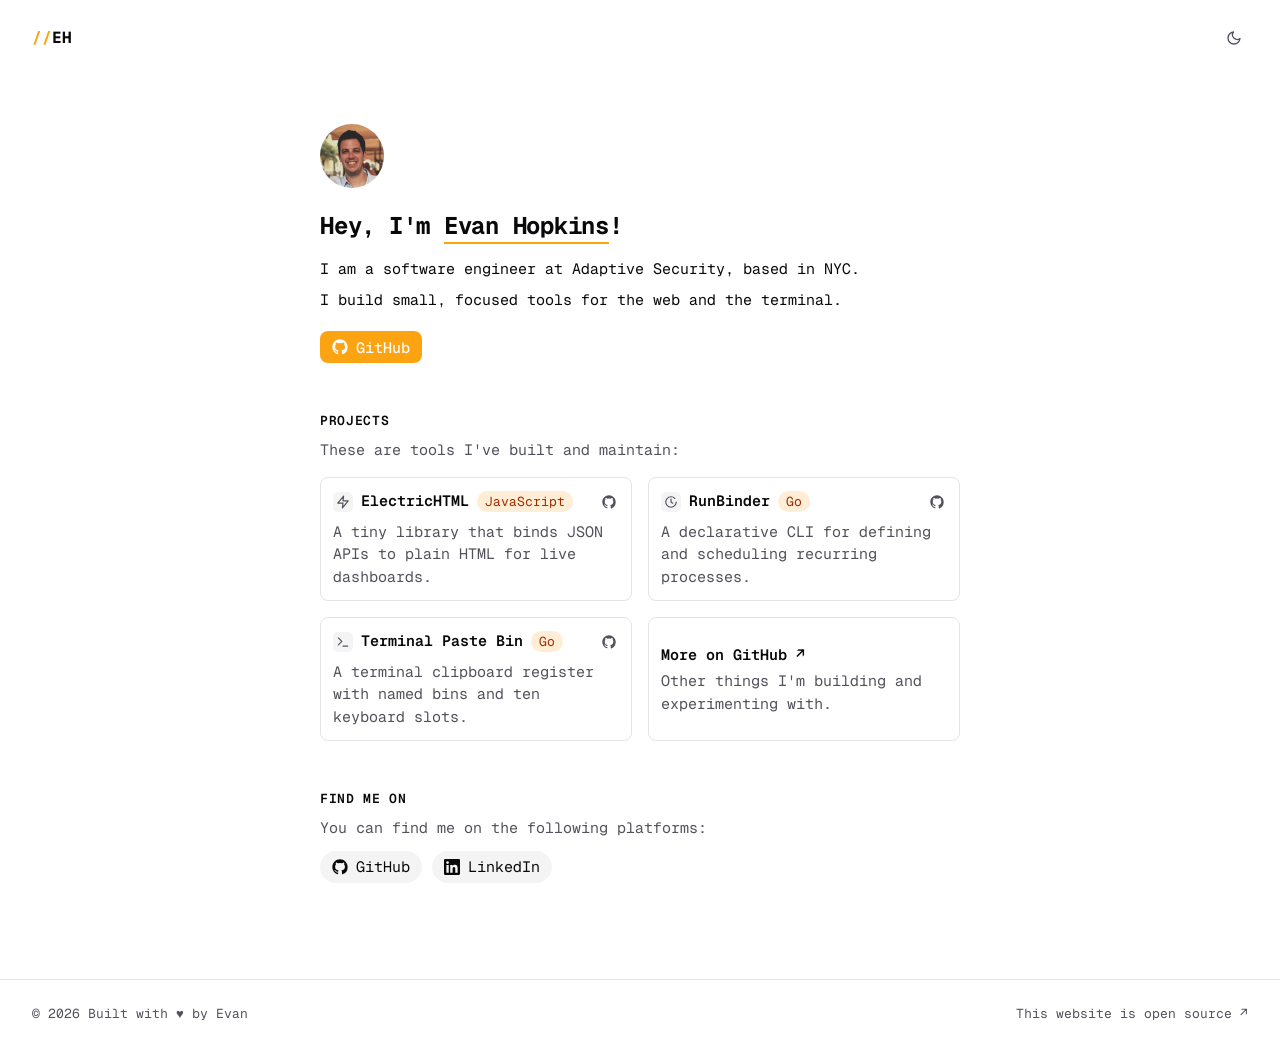
==== index.html @ 01ea57e3 "Use a photo for the profile avatar Amp-Thread-ID: https://ampcode.com/threads/T-01a1e0f9-3b04-71cc-8" ====
<!doctype html>
<html lang="en">
  <head>
    <meta charset="utf-8" />
    <meta name="viewport" content="width=device-width, initial-scale=1" />
    <title>Evan Hopkins</title>
    <meta
      name="description"
      content="Software engineer at Adaptive Security, based in NYC. I build small, focused tools for the web and the terminal."
    />
    <meta property="og:type" content="website" />
    <meta property="og:url" content="https://evanjhopkins.com/" />
    <meta property="og:title" content="Evan Hopkins" />
    <meta
      property="og:description"
      content="Software engineer at Adaptive Security, based in NYC. I build small, focused tools for the web and the terminal."
    />
    <link
      rel="icon"
      href="data:image/svg+xml,%3Csvg xmlns='http://www.w3.org/2000/svg' viewBox='0 0 32 32'%3E%3Crect width='32' height='32' rx='7' fill='%2309090b'/%3E%3Cpath d='M12 23 18 9M18 23 24 9' stroke='%23fca311' stroke-width='3' stroke-linecap='round'/%3E%3C/svg%3E"
    />
    <link rel="preconnect" href="https://fonts.googleapis.com" />
    <link rel="preconnect" href="https://fonts.gstatic.com" crossorigin />
    <link
      href="https://fonts.googleapis.com/css2?family=Geist+Mono:wght@400;500;600;700&display=swap"
      rel="stylesheet"
    />
    <script>
      (function () {
        var theme = null;
        try {
          theme = localStorage.getItem("theme");
        } catch (e) {}
        if (theme !== "light" && theme !== "dark") {
          theme = matchMedia("(prefers-color-scheme: dark)").matches ? "dark" : "light";
        }
        document.documentElement.dataset.theme = theme;
      })();
    </script>
    <style>
      :root {
        --bg: #fff;
        --fg: #09090b;
        --primary: #fca311;
        --primary-fg: #fafafa;
        --muted: #f4f4f5;
        --muted-fg: #52525c;
        --card: #fff;
        --border: #e4e4e7;
        --ring: #9f9fa9;
        --font-mono: "Geist Mono", ui-monospace, SFMono-Regular, "SF Mono", Menlo, Consolas,
          monospace;
        color-scheme: light;
      }

      :root[data-theme="dark"] {
        --bg: #1a1b25;
        --fg: #d4d4d8;
        --primary-fg: #09090b;
        --muted: #27272a;
        --muted-fg: #b8b8bd;
        --card: #181922;
        --border: #27272a;
        --ring: #71717b;
        color-scheme: dark;
      }

      *,
      *::before,
      *::after {
        box-sizing: border-box;
      }

      body {
        margin: 0;
        min-height: 100vh;
        display: flex;
        flex-direction: column;
        background: var(--bg);
        color: var(--fg);
        font-family: var(--font-mono);
        font-size: 15px;
        line-height: 1.5;
        -webkit-font-smoothing: antialiased;
      }

      a {
        color: inherit;
        text-decoration: none;
      }

      /* header */
      .site-header {
        display: flex;
        align-items: center;
        justify-content: space-between;
        padding: 24px 32px;
      }

      .logo {
        font-size: 16px;
        font-weight: 700;
      }

      .logo span {
        color: var(--primary);
      }

      .theme-toggle {
        display: grid;
        place-items: center;
        width: 28px;
        height: 28px;
        padding: 0;
        border: 0;
        border-radius: 6px;
        background: none;
        color: var(--muted-fg);
        cursor: pointer;
      }

      .theme-toggle:hover {
        background: var(--muted);
        color: var(--fg);
      }

      .theme-toggle svg {
        width: 16px;
        height: 16px;
      }

      .theme-toggle .sun {
        display: none;
      }

      :root[data-theme="dark"] .theme-toggle .sun {
        display: block;
      }

      :root[data-theme="dark"] .theme-toggle .moon {
        display: none;
      }

      /* layout */
      main {
        flex: 1;
        width: 100%;
        max-width: 672px;
        margin: 0 auto;
        padding: 48px 16px 96px;
      }

      .avatar {
        display: block;
        width: 64px;
        height: 64px;
        border-radius: 50%;
        object-fit: cover;
      }

      h1 {
        margin: 22px 0 0;
        font-size: 24px;
        line-height: 1.35;
        font-weight: 700;
        letter-spacing: -0.01em;
      }

      h1 .name {
        border-bottom: 2px solid var(--primary);
        padding-bottom: 1px;
      }

      .intro {
        margin-top: 16px;
      }

      .intro p {
        margin: 0;
      }

      .intro p + p {
        margin-top: 8px;
      }

      .actions {
        display: flex;
        flex-wrap: wrap;
        gap: 10px;
        margin-top: 20px;
      }

      .btn {
        display: inline-flex;
        align-items: center;
        gap: 8px;
        height: 32px;
        padding: 0 12px;
        border-radius: 8px;
        font-size: 15px;
        font-weight: 500;
        line-height: 1;
      }

      .btn svg {
        width: 16px;
        height: 16px;
      }

      .btn-primary {
        background: var(--primary);
        color: var(--primary-fg);
      }

      .btn-primary:hover {
        filter: brightness(0.96);
      }

      /* sections */
      section {
        margin-top: 48px;
      }

      h2 {
        margin: 0 0 8px;
        font-size: 13px;
        font-weight: 600;
        letter-spacing: 0.05em;
        text-transform: uppercase;
      }

      .section-lede {
        margin: 0;
        color: var(--muted-fg);
      }

      /* project cards */
      .cards {
        display: grid;
        grid-template-columns: repeat(2, minmax(0, 1fr));
        gap: 16px;
        margin-top: 16px;
      }

      .card {
        padding: 12px;
        border: 1px solid var(--border);
        border-radius: 8px;
        background: var(--card);
      }

      .card-head {
        display: flex;
        align-items: center;
        gap: 8px;
      }

      .card-icon {
        flex: none;
        width: 20px;
        height: 20px;
        display: grid;
        place-items: center;
        border-radius: 5px;
        background: var(--muted);
        color: var(--muted-fg);
      }

      .card-icon svg {
        width: 14px;
        height: 14px;
      }

      .card-title {
        font-weight: 600;
      }

      .card-title:hover {
        text-decoration: underline;
        text-underline-offset: 3px;
      }

      .badge {
        padding: 1px 8px;
        border-radius: 999px;
        background: #ffedd5;
        color: #9f2d00;
        font-size: 13px;
        white-space: nowrap;
      }

      :root[data-theme="dark"] .badge {
        background: #441306;
        color: #f05100;
      }

      .card-repo {
        margin-left: auto;
        display: grid;
        place-items: center;
        width: 20px;
        height: 20px;
        border-radius: 4px;
        color: var(--muted-fg);
      }

      .card-repo:hover {
        background: var(--muted);
        color: var(--fg);
      }

      .card-repo svg {
        width: 14px;
        height: 14px;
      }

      .card-desc {
        margin: 8px 0 0;
        color: var(--muted-fg);
      }

      .card-more {
        display: flex;
        flex-direction: column;
        justify-content: center;
        gap: 4px;
        color: var(--muted-fg);
      }

      .card-more:hover {
        border-color: var(--ring);
      }

      .card-more-title {
        font-weight: 600;
        color: var(--fg);
      }

      .card-more:hover .card-more-title {
        text-decoration: underline;
        text-underline-offset: 3px;
      }

      /* pills */
      .pills {
        display: flex;
        flex-wrap: wrap;
        gap: 10px;
        margin-top: 12px;
      }

      .pill {
        display: inline-flex;
        align-items: center;
        gap: 8px;
        height: 32px;
        padding: 0 12px;
        border-radius: 999px;
        background: var(--muted);
      }

      .pill:hover {
        box-shadow: inset 0 0 0 1px var(--ring);
      }

      .pill svg {
        width: 16px;
        height: 16px;
      }

      /* footer */
      .site-footer {
        display: flex;
        align-items: center;
        justify-content: space-between;
        gap: 16px;
        padding: 24px 32px;
        border-top: 1px solid var(--border);
        color: var(--muted-fg);
        font-size: 13px;
      }

      .site-footer a:hover {
        color: var(--fg);
      }

      @media (max-width: 560px) {
        .site-header {
          padding: 20px;
        }

        main {
          padding: 32px 20px 64px;
        }

        h1 {
          font-size: 22px;
        }

        .cards {
          grid-template-columns: 1fr;
        }

        .site-footer {
          flex-direction: column;
          align-items: flex-start;
          gap: 8px;
          padding: 20px;
        }
      }
    </style>
  </head>
  <body>
    <header class="site-header">
      <a class="logo" href="/"><span>//</span>EH</a>
      <button class="theme-toggle" id="theme-toggle" type="button" aria-label="Toggle theme">
        <svg
          class="moon"
          viewBox="0 0 24 24"
          fill="none"
          stroke="currentColor"
          stroke-width="2"
          stroke-linecap="round"
          stroke-linejoin="round"
          aria-hidden="true"
        >
          <path d="M21 12.79A9 9 0 1 1 11.21 3 7 7 0 0 0 21 12.79z" />
        </svg>
        <svg
          class="sun"
          viewBox="0 0 24 24"
          fill="none"
          stroke="currentColor"
          stroke-width="2"
          stroke-linecap="round"
          stroke-linejoin="round"
          aria-hidden="true"
        >
          <circle cx="12" cy="12" r="4" />
          <path
            d="M12 2v2M12 20v2M4.93 4.93l1.41 1.41M17.66 17.66l1.41 1.41M2 12h2M20 12h2M6.34 17.66l-1.41 1.41M19.07 4.93l-1.41 1.41"
          />
        </svg>
      </button>
    </header>

    <main>
      <img class="avatar" src="avatar.jpg" alt="Evan Hopkins" width="64" height="64" />

      <h1>Hey, I'm <span class="name">Evan Hopkins</span>!</h1>

      <div class="intro">
        <p>I am a software engineer at Adaptive Security, based in NYC.</p>
        <p>I build small, focused tools for the web and the terminal.</p>
      </div>

      <div class="actions">
        <a class="btn btn-primary" href="https://github.com/evanjhopkins">
          <svg viewBox="0 0 24 24" fill="currentColor" aria-hidden="true">
            <path
              d="M12 .5C5.73.5.5 5.73.5 12c0 5.08 3.29 9.39 7.86 10.91.58.1.79-.25.79-.55v-2.1c-3.2.7-3.88-1.37-3.88-1.37-.53-1.34-1.29-1.7-1.29-1.7-1.05-.72.08-.7.08-.7 1.16.08 1.77 1.19 1.77 1.19 1.03 1.77 2.7 1.26 3.36.96.1-.75.4-1.26.73-1.55-2.55-.29-5.24-1.28-5.24-5.68 0-1.26.45-2.29 1.19-3.1-.12-.29-.52-1.46.11-3.05 0 0 .97-.31 3.18 1.18a11.1 11.1 0 0 1 5.79 0c2.2-1.49 3.17-1.18 3.17-1.18.63 1.59.23 2.76.11 3.05.74.81 1.19 1.84 1.19 3.1 0 4.41-2.69 5.38-5.25 5.67.41.36.78 1.06.78 2.14v3.17c0 .3.21.66.8.55A11.5 11.5 0 0 0 23.5 12C23.5 5.73 18.27.5 12 .5z"
            />
          </svg>
          GitHub
        </a>
      </div>

      <section>
        <h2>Projects</h2>
        <p class="section-lede">These are tools I've built and maintain:</p>
        <div class="cards">
          <article class="card">
            <div class="card-head">
              <span class="card-icon" aria-hidden="true">
                <svg
                  viewBox="0 0 24 24"
                  fill="none"
                  stroke="currentColor"
                  stroke-width="2"
                  stroke-linecap="round"
                  stroke-linejoin="round"
                >
                  <path d="M13 2 3 14h9l-1 8 10-12h-9l1-8z" />
                </svg>
              </span>
              <a class="card-title" href="https://electrichtml.com">ElectricHTML</a>
              <span class="badge">JavaScript</span>
              <a
                class="card-repo"
                href="https://github.com/evanjhopkins/ElectricHTML"
                aria-label="ElectricHTML on GitHub"
              >
                <svg viewBox="0 0 24 24" fill="currentColor" aria-hidden="true">
                  <path
                    d="M12 .5C5.73.5.5 5.73.5 12c0 5.08 3.29 9.39 7.86 10.91.58.1.79-.25.79-.55v-2.1c-3.2.7-3.88-1.37-3.88-1.37-.53-1.34-1.29-1.7-1.29-1.7-1.05-.72.08-.7.08-.7 1.16.08 1.77 1.19 1.77 1.19 1.03 1.77 2.7 1.26 3.36.96.1-.75.4-1.26.73-1.55-2.55-.29-5.24-1.28-5.24-5.68 0-1.26.45-2.29 1.19-3.1-.12-.29-.52-1.46.11-3.05 0 0 .97-.31 3.18 1.18a11.1 11.1 0 0 1 5.79 0c2.2-1.49 3.17-1.18 3.17-1.18.63 1.59.23 2.76.11 3.05.74.81 1.19 1.84 1.19 3.1 0 4.41-2.69 5.38-5.25 5.67.41.36.78 1.06.78 2.14v3.17c0 .3.21.66.8.55A11.5 11.5 0 0 0 23.5 12C23.5 5.73 18.27.5 12 .5z"
                  />
                </svg>
              </a>
            </div>
            <p class="card-desc">
              A tiny library that binds JSON APIs to plain HTML for live dashboards.
            </p>
          </article>

          <article class="card">
            <div class="card-head">
              <span class="card-icon" aria-hidden="true">
                <svg
                  viewBox="0 0 24 24"
                  fill="none"
                  stroke="currentColor"
                  stroke-width="2"
                  stroke-linecap="round"
                  stroke-linejoin="round"
                >
                  <path d="M21 12a9 9 0 1 1-9-9c2.52 0 4.85 1.03 6.51 2.71" />
                  <path d="M12 7v5l3 2" />
                </svg>
              </span>
              <a class="card-title" href="https://runbinder.com">RunBinder</a>
              <span class="badge">Go</span>
              <a
                class="card-repo"
                href="https://github.com/evanjhopkins/runbinder"
                aria-label="RunBinder on GitHub"
              >
                <svg viewBox="0 0 24 24" fill="currentColor" aria-hidden="true">
                  <path
                    d="M12 .5C5.73.5.5 5.73.5 12c0 5.08 3.29 9.39 7.86 10.91.58.1.79-.25.79-.55v-2.1c-3.2.7-3.88-1.37-3.88-1.37-.53-1.34-1.29-1.7-1.29-1.7-1.05-.72.08-.7.08-.7 1.16.08 1.77 1.19 1.77 1.19 1.03 1.77 2.7 1.26 3.36.96.1-.75.4-1.26.73-1.55-2.55-.29-5.24-1.28-5.24-5.68 0-1.26.45-2.29 1.19-3.1-.12-.29-.52-1.46.11-3.05 0 0 .97-.31 3.18 1.18a11.1 11.1 0 0 1 5.79 0c2.2-1.49 3.17-1.18 3.17-1.18.63 1.59.23 2.76.11 3.05.74.81 1.19 1.84 1.19 3.1 0 4.41-2.69 5.38-5.25 5.67.41.36.78 1.06.78 2.14v3.17c0 .3.21.66.8.55A11.5 11.5 0 0 0 23.5 12C23.5 5.73 18.27.5 12 .5z"
                  />
                </svg>
              </a>
            </div>
            <p class="card-desc">
              A declarative CLI for defining and scheduling recurring processes.
            </p>
          </article>

          <article class="card">
            <div class="card-head">
              <span class="card-icon" aria-hidden="true">
                <svg
                  viewBox="0 0 24 24"
                  fill="none"
                  stroke="currentColor"
                  stroke-width="2"
                  stroke-linecap="round"
                  stroke-linejoin="round"
                >
                  <path d="m4 17 6-6-6-6" />
                  <path d="M12 19h8" />
                </svg>
              </span>
              <a class="card-title" href="https://terminalpastebin.com">Terminal Paste Bin</a>
              <span class="badge">Go</span>
              <a
                class="card-repo"
                href="https://github.com/evanjhopkins/terminal-paste-bin"
                aria-label="Terminal Paste Bin on GitHub"
              >
                <svg viewBox="0 0 24 24" fill="currentColor" aria-hidden="true">
                  <path
                    d="M12 .5C5.73.5.5 5.73.5 12c0 5.08 3.29 9.39 7.86 10.91.58.1.79-.25.79-.55v-2.1c-3.2.7-3.88-1.37-3.88-1.37-.53-1.34-1.29-1.7-1.29-1.7-1.05-.72.08-.7.08-.7 1.16.08 1.77 1.19 1.77 1.19 1.03 1.77 2.7 1.26 3.36.96.1-.75.4-1.26.73-1.55-2.55-.29-5.24-1.28-5.24-5.68 0-1.26.45-2.29 1.19-3.1-.12-.29-.52-1.46.11-3.05 0 0 .97-.31 3.18 1.18a11.1 11.1 0 0 1 5.79 0c2.2-1.49 3.17-1.18 3.17-1.18.63 1.59.23 2.76.11 3.05.74.81 1.19 1.84 1.19 3.1 0 4.41-2.69 5.38-5.25 5.67.41.36.78 1.06.78 2.14v3.17c0 .3.21.66.8.55A11.5 11.5 0 0 0 23.5 12C23.5 5.73 18.27.5 12 .5z"
                  />
                </svg>
              </a>
            </div>
            <p class="card-desc">
              A terminal clipboard register with named bins and ten keyboard slots.
            </p>
          </article>

          <a class="card card-more" href="https://github.com/evanjhopkins?tab=repositories">
            <span class="card-more-title">More on GitHub ↗</span>
            <span>Other things I'm building and experimenting with.</span>
          </a>
        </div>
      </section>

      <section>
        <h2>Find me on</h2>
        <p class="section-lede">You can find me on the following platforms:</p>
        <div class="pills">
          <a class="pill" href="https://github.com/evanjhopkins">
            <svg viewBox="0 0 24 24" fill="currentColor" aria-hidden="true">
              <path
                d="M12 .5C5.73.5.5 5.73.5 12c0 5.08 3.29 9.39 7.86 10.91.58.1.79-.25.79-.55v-2.1c-3.2.7-3.88-1.37-3.88-1.37-.53-1.34-1.29-1.7-1.29-1.7-1.05-.72.08-.7.08-.7 1.16.08 1.77 1.19 1.77 1.19 1.03 1.77 2.7 1.26 3.36.96.1-.75.4-1.26.73-1.55-2.55-.29-5.24-1.28-5.24-5.68 0-1.26.45-2.29 1.19-3.1-.12-.29-.52-1.46.11-3.05 0 0 .97-.31 3.18 1.18a11.1 11.1 0 0 1 5.79 0c2.2-1.49 3.17-1.18 3.17-1.18.63 1.59.23 2.76.11 3.05.74.81 1.19 1.84 1.19 3.1 0 4.41-2.69 5.38-5.25 5.67.41.36.78 1.06.78 2.14v3.17c0 .3.21.66.8.55A11.5 11.5 0 0 0 23.5 12C23.5 5.73 18.27.5 12 .5z"
              />
            </svg>
            GitHub
          </a>
          <a class="pill" href="https://www.linkedin.com/in/evan-hopkins-90482217b">
            <svg viewBox="0 0 24 24" fill="currentColor" aria-hidden="true">
              <path
                d="M20.45 20.45h-3.56v-5.57c0-1.33-.02-3.04-1.85-3.04-1.85 0-2.14 1.45-2.14 2.94v5.67H9.35V9h3.41v1.56h.05c.48-.9 1.64-1.85 3.37-1.85 3.6 0 4.27 2.37 4.27 5.46v6.28zM5.34 7.43a2.06 2.06 0 1 1 0-4.13 2.06 2.06 0 0 1 0 4.13zM7.12 20.45H3.56V9h3.56v11.45zM22.22 0H1.77C.79 0 0 .77 0 1.72v20.56C0 23.23.79 24 1.77 24h20.45c.98 0 1.78-.77 1.78-1.72V1.72C24 .77 23.2 0 22.22 0z"
              />
            </svg>
            LinkedIn
          </a>
        </div>
      </section>
    </main>

    <footer class="site-footer">
      <span>© 2026 Built with ♥ by Evan</span>
      <a href="https://github.com/evanjhopkins/evanjhopkins.com">This website is open source ↗</a>
    </footer>

    <script>
      document.getElementById("theme-toggle").addEventListener("click", function () {
        var root = document.documentElement;
        var next = root.dataset.theme === "dark" ? "light" : "dark";
        root.dataset.theme = next;
        try {
          localStorage.setItem("theme", next);
        } catch (e) {}
      });
    </script>
  </body>
</html>
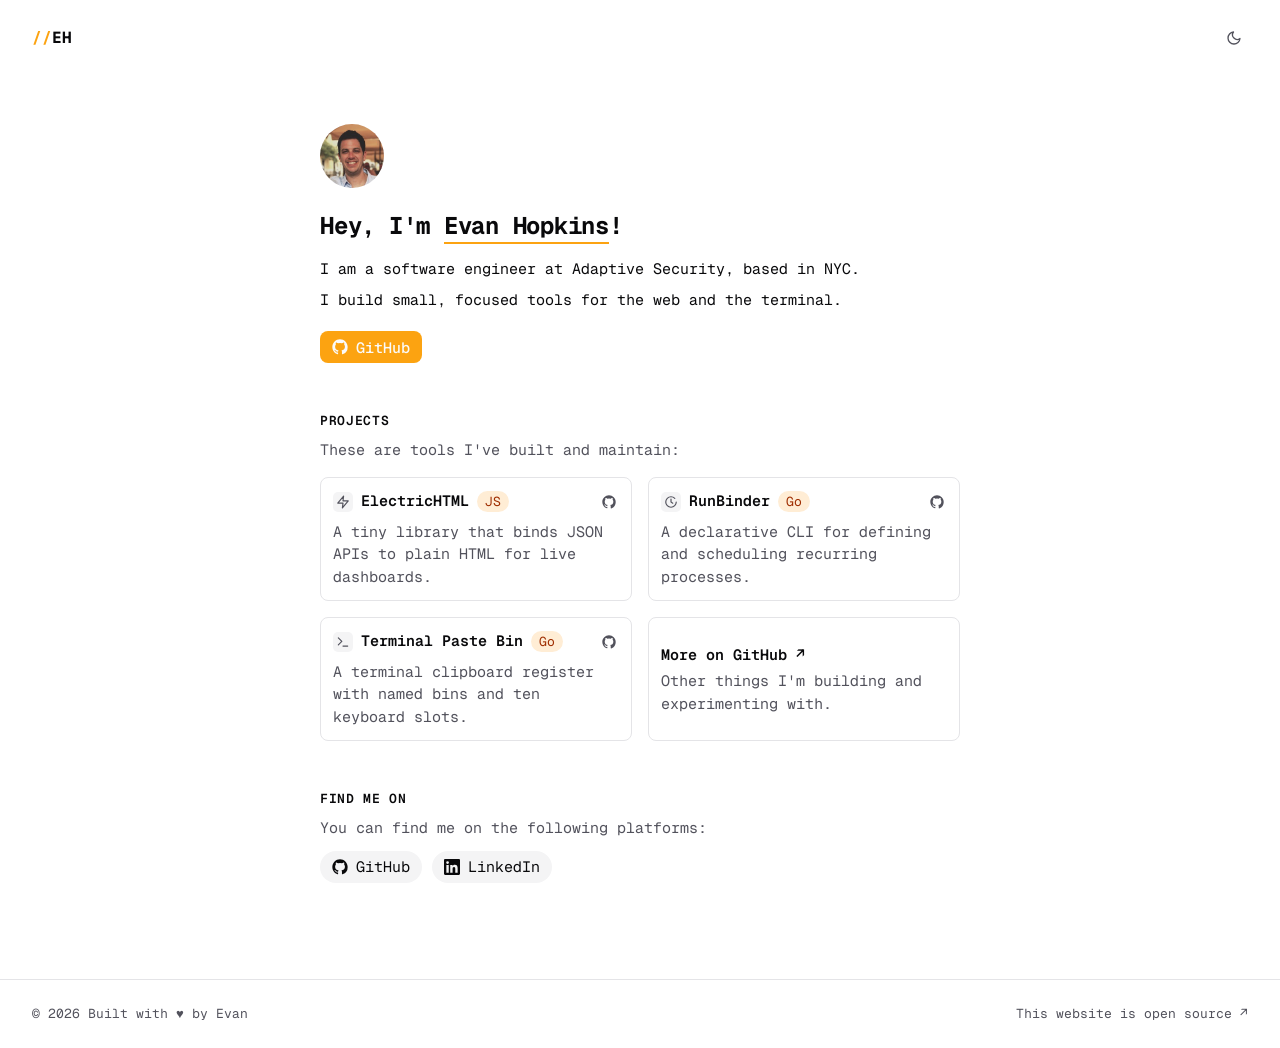
==== commit 2546c10e: "Smooth the ISS demo and shorten the JS badge Keep the demo grid and footer visible with placeholder " ====
--- a/index.html
+++ b/index.html
@@ -25,388 +25,15 @@
       href="https://fonts.googleapis.com/css2?family=Geist+Mono:wght@400;500;600;700&display=swap"
       rel="stylesheet"
     />
-    <script>
-      (function () {
-        var theme = null;
-        try {
-          theme = localStorage.getItem("theme");
-        } catch (e) {}
-        if (theme !== "light" && theme !== "dark") {
-          theme = matchMedia("(prefers-color-scheme: dark)").matches ? "dark" : "light";
-        }
-        document.documentElement.dataset.theme = theme;
-      })();
-    </script>
+    <script src="assets/site.js"></script>
+<link rel="stylesheet" href="assets/site.css" />
     <style>
-      :root {
-        --bg: #fff;
-        --fg: #09090b;
-        --primary: #fca311;
-        --primary-fg: #fafafa;
-        --muted: #f4f4f5;
-        --muted-fg: #52525c;
-        --card: #fff;
-        --border: #e4e4e7;
-        --ring: #9f9fa9;
-        --font-mono: "Geist Mono", ui-monospace, SFMono-Regular, "SF Mono", Menlo, Consolas,
-          monospace;
-        color-scheme: light;
-      }
-
-      :root[data-theme="dark"] {
-        --bg: #1a1b25;
-        --fg: #d4d4d8;
-        --primary-fg: #09090b;
-        --muted: #27272a;
-        --muted-fg: #b8b8bd;
-        --card: #181922;
-        --border: #27272a;
-        --ring: #71717b;
-        color-scheme: dark;
-      }
-
-      *,
-      *::before,
-      *::after {
-        box-sizing: border-box;
-      }
-
-      body {
-        margin: 0;
-        min-height: 100vh;
-        display: flex;
-        flex-direction: column;
-        background: var(--bg);
-        color: var(--fg);
-        font-family: var(--font-mono);
-        font-size: 15px;
-        line-height: 1.5;
-        -webkit-font-smoothing: antialiased;
-      }
-
-      a {
-        color: inherit;
-        text-decoration: none;
-      }
-
-      /* header */
-      .site-header {
-        display: flex;
-        align-items: center;
-        justify-content: space-between;
-        padding: 24px 32px;
-      }
-
-      .logo {
-        font-size: 16px;
-        font-weight: 700;
-      }
-
-      .logo span {
-        color: var(--primary);
-      }
-
-      .theme-toggle {
-        display: grid;
-        place-items: center;
-        width: 28px;
-        height: 28px;
-        padding: 0;
-        border: 0;
-        border-radius: 6px;
-        background: none;
-        color: var(--muted-fg);
-        cursor: pointer;
-      }
-
-      .theme-toggle:hover {
-        background: var(--muted);
-        color: var(--fg);
-      }
-
-      .theme-toggle svg {
-        width: 16px;
-        height: 16px;
-      }
-
-      .theme-toggle .sun {
-        display: none;
-      }
-
-      :root[data-theme="dark"] .theme-toggle .sun {
-        display: block;
-      }
-
-      :root[data-theme="dark"] .theme-toggle .moon {
-        display: none;
-      }
-
-      /* layout */
-      main {
-        flex: 1;
-        width: 100%;
-        max-width: 672px;
-        margin: 0 auto;
-        padding: 48px 16px 96px;
-      }
-
       .avatar {
         display: block;
         width: 64px;
         height: 64px;
         border-radius: 50%;
         object-fit: cover;
-      }
-
-      h1 {
-        margin: 22px 0 0;
-        font-size: 24px;
-        line-height: 1.35;
-        font-weight: 700;
-        letter-spacing: -0.01em;
-      }
-
-      h1 .name {
-        border-bottom: 2px solid var(--primary);
-        padding-bottom: 1px;
-      }
-
-      .intro {
-        margin-top: 16px;
-      }
-
-      .intro p {
-        margin: 0;
-      }
-
-      .intro p + p {
-        margin-top: 8px;
-      }
-
-      .actions {
-        display: flex;
-        flex-wrap: wrap;
-        gap: 10px;
-        margin-top: 20px;
-      }
-
-      .btn {
-        display: inline-flex;
-        align-items: center;
-        gap: 8px;
-        height: 32px;
-        padding: 0 12px;
-        border-radius: 8px;
-        font-size: 15px;
-        font-weight: 500;
-        line-height: 1;
-      }
-
-      .btn svg {
-        width: 16px;
-        height: 16px;
-      }
-
-      .btn-primary {
-        background: var(--primary);
-        color: var(--primary-fg);
-      }
-
-      .btn-primary:hover {
-        filter: brightness(0.96);
-      }
-
-      /* sections */
-      section {
-        margin-top: 48px;
-      }
-
-      h2 {
-        margin: 0 0 8px;
-        font-size: 13px;
-        font-weight: 600;
-        letter-spacing: 0.05em;
-        text-transform: uppercase;
-      }
-
-      .section-lede {
-        margin: 0;
-        color: var(--muted-fg);
-      }
-
-      /* project cards */
-      .cards {
-        display: grid;
-        grid-template-columns: repeat(2, minmax(0, 1fr));
-        gap: 16px;
-        margin-top: 16px;
-      }
-
-      .card {
-        padding: 12px;
-        border: 1px solid var(--border);
-        border-radius: 8px;
-        background: var(--card);
-      }
-
-      .card-head {
-        display: flex;
-        align-items: center;
-        gap: 8px;
-      }
-
-      .card-icon {
-        flex: none;
-        width: 20px;
-        height: 20px;
-        display: grid;
-        place-items: center;
-        border-radius: 5px;
-        background: var(--muted);
-        color: var(--muted-fg);
-      }
-
-      .card-icon svg {
-        width: 14px;
-        height: 14px;
-      }
-
-      .card-title {
-        font-weight: 600;
-      }
-
-      .card-title:hover {
-        text-decoration: underline;
-        text-underline-offset: 3px;
-      }
-
-      .badge {
-        padding: 1px 8px;
-        border-radius: 999px;
-        background: #ffedd5;
-        color: #9f2d00;
-        font-size: 13px;
-        white-space: nowrap;
-      }
-
-      :root[data-theme="dark"] .badge {
-        background: #441306;
-        color: #f05100;
-      }
-
-      .card-repo {
-        margin-left: auto;
-        display: grid;
-        place-items: center;
-        width: 20px;
-        height: 20px;
-        border-radius: 4px;
-        color: var(--muted-fg);
-      }
-
-      .card-repo:hover {
-        background: var(--muted);
-        color: var(--fg);
-      }
-
-      .card-repo svg {
-        width: 14px;
-        height: 14px;
-      }
-
-      .card-desc {
-        margin: 8px 0 0;
-        color: var(--muted-fg);
-      }
-
-      .card-more {
-        display: flex;
-        flex-direction: column;
-        justify-content: center;
-        gap: 4px;
-        color: var(--muted-fg);
-      }
-
-      .card-more:hover {
-        border-color: var(--ring);
-      }
-
-      .card-more-title {
-        font-weight: 600;
-        color: var(--fg);
-      }
-
-      .card-more:hover .card-more-title {
-        text-decoration: underline;
-        text-underline-offset: 3px;
-      }
-
-      /* pills */
-      .pills {
-        display: flex;
-        flex-wrap: wrap;
-        gap: 10px;
-        margin-top: 12px;
-      }
-
-      .pill {
-        display: inline-flex;
-        align-items: center;
-        gap: 8px;
-        height: 32px;
-        padding: 0 12px;
-        border-radius: 999px;
-        background: var(--muted);
-      }
-
-      .pill:hover {
-        box-shadow: inset 0 0 0 1px var(--ring);
-      }
-
-      .pill svg {
-        width: 16px;
-        height: 16px;
-      }
-
-      /* footer */
-      .site-footer {
-        display: flex;
-        align-items: center;
-        justify-content: space-between;
-        gap: 16px;
-        padding: 24px 32px;
-        border-top: 1px solid var(--border);
-        color: var(--muted-fg);
-        font-size: 13px;
-      }
-
-      .site-footer a:hover {
-        color: var(--fg);
-      }
-
-      @media (max-width: 560px) {
-        .site-header {
-          padding: 20px;
-        }
-
-        main {
-          padding: 32px 20px 64px;
-        }
-
-        h1 {
-          font-size: 22px;
-        }
-
-        .cards {
-          grid-template-columns: 1fr;
-        }
-
-        .site-footer {
-          flex-direction: column;
-          align-items: flex-start;
-          gap: 8px;
-          padding: 20px;
-        }
       }
     </style>
   </head>
@@ -483,8 +110,8 @@
                   <path d="M13 2 3 14h9l-1 8 10-12h-9l1-8z" />
                 </svg>
               </span>
-              <a class="card-title" href="https://electrichtml.com">ElectricHTML</a>
-              <span class="badge">JavaScript</span>
+              <a class="card-title" href="projects/electrichtml/">ElectricHTML</a>
+              <span class="badge">JS</span>
               <a
                 class="card-repo"
                 href="https://github.com/evanjhopkins/ElectricHTML"
@@ -517,7 +144,7 @@
                   <path d="M12 7v5l3 2" />
                 </svg>
               </span>
-              <a class="card-title" href="https://runbinder.com">RunBinder</a>
+              <a class="card-title" href="projects/runbinder/">RunBinder</a>
               <span class="badge">Go</span>
               <a
                 class="card-repo"
@@ -551,7 +178,7 @@
                   <path d="M12 19h8" />
                 </svg>
               </span>
-              <a class="card-title" href="https://terminalpastebin.com">Terminal Paste Bin</a>
+              <a class="card-title" href="projects/terminal-paste-bin/">Terminal Paste Bin</a>
               <span class="badge">Go</span>
               <a
                 class="card-repo"
@@ -605,16 +232,5 @@
       <span>© 2026 Built with ♥ by Evan</span>
       <a href="https://github.com/evanjhopkins/evanjhopkins.com">This website is open source ↗</a>
     </footer>
-
-    <script>
-      document.getElementById("theme-toggle").addEventListener("click", function () {
-        var root = document.documentElement;
-        var next = root.dataset.theme === "dark" ? "light" : "dark";
-        root.dataset.theme = next;
-        try {
-          localStorage.setItem("theme", next);
-        } catch (e) {}
-      });
-    </script>
   </body>
 </html>
--- a/assets/site.css
+++ b/assets/site.css
@@ -0,0 +1,362 @@
+:root {
+  --bg: #fff;
+  --fg: #09090b;
+  --primary: #fca311;
+  --primary-fg: #fafafa;
+  --muted: #f4f4f5;
+  --muted-fg: #52525c;
+  --card: #fff;
+  --border: #e4e4e7;
+  --ring: #9f9fa9;
+  --font-mono: "Geist Mono", ui-monospace, SFMono-Regular, "SF Mono", Menlo, Consolas,
+    monospace;
+  color-scheme: light;
+}
+
+:root[data-theme="dark"] {
+  --bg: #1a1b25;
+  --fg: #d4d4d8;
+  --primary-fg: #09090b;
+  --muted: #27272a;
+  --muted-fg: #b8b8bd;
+  --card: #181922;
+  --border: #27272a;
+  --ring: #71717b;
+  color-scheme: dark;
+}
+
+*,
+*::before,
+*::after {
+  box-sizing: border-box;
+}
+
+body {
+  margin: 0;
+  min-height: 100vh;
+  display: flex;
+  flex-direction: column;
+  background: var(--bg);
+  color: var(--fg);
+  font-family: var(--font-mono);
+  font-size: 15px;
+  line-height: 1.5;
+  -webkit-font-smoothing: antialiased;
+}
+
+a {
+  color: inherit;
+  text-decoration: none;
+}
+
+/* header */
+.site-header {
+  display: flex;
+  align-items: center;
+  justify-content: space-between;
+  padding: 24px 32px;
+}
+
+.logo {
+  font-size: 16px;
+  font-weight: 700;
+}
+
+.logo span {
+  color: var(--primary);
+}
+
+.theme-toggle {
+  display: grid;
+  place-items: center;
+  width: 28px;
+  height: 28px;
+  padding: 0;
+  border: 0;
+  border-radius: 6px;
+  background: none;
+  color: var(--muted-fg);
+  cursor: pointer;
+}
+
+.theme-toggle:hover {
+  background: var(--muted);
+  color: var(--fg);
+}
+
+.theme-toggle svg {
+  width: 16px;
+  height: 16px;
+}
+
+.theme-toggle .sun {
+  display: none;
+}
+
+:root[data-theme="dark"] .theme-toggle .sun {
+  display: block;
+}
+
+:root[data-theme="dark"] .theme-toggle .moon {
+  display: none;
+}
+
+/* layout */
+main {
+  flex: 1;
+  width: 100%;
+  max-width: 672px;
+  margin: 0 auto;
+  padding: 48px 16px 96px;
+}
+
+h1 {
+  margin: 22px 0 0;
+  font-size: 24px;
+  line-height: 1.35;
+  font-weight: 700;
+  letter-spacing: -0.01em;
+}
+
+h1 .name {
+  border-bottom: 2px solid var(--primary);
+  padding-bottom: 1px;
+}
+
+.intro {
+  margin-top: 16px;
+}
+
+.intro p {
+  margin: 0;
+}
+
+.intro p + p {
+  margin-top: 8px;
+}
+
+.actions {
+  display: flex;
+  flex-wrap: wrap;
+  gap: 10px;
+  margin-top: 20px;
+}
+
+.btn {
+  display: inline-flex;
+  align-items: center;
+  gap: 8px;
+  height: 32px;
+  padding: 0 12px;
+  border-radius: 8px;
+  font-size: 15px;
+  font-weight: 500;
+  line-height: 1;
+}
+
+.btn svg {
+  width: 16px;
+  height: 16px;
+}
+
+.btn-primary {
+  background: var(--primary);
+  color: var(--primary-fg);
+}
+
+.btn-primary:hover {
+  filter: brightness(0.96);
+}
+
+/* sections */
+section {
+  margin-top: 48px;
+}
+
+h2 {
+  margin: 0 0 8px;
+  font-size: 13px;
+  font-weight: 600;
+  letter-spacing: 0.05em;
+  text-transform: uppercase;
+}
+
+.section-lede {
+  margin: 0;
+  color: var(--muted-fg);
+}
+
+/* project cards */
+.cards {
+  display: grid;
+  grid-template-columns: repeat(2, minmax(0, 1fr));
+  gap: 16px;
+  margin-top: 16px;
+}
+
+.card {
+  padding: 12px;
+  border: 1px solid var(--border);
+  border-radius: 8px;
+  background: var(--card);
+}
+
+.card-head {
+  display: flex;
+  align-items: center;
+  gap: 8px;
+}
+
+.card-icon {
+  flex: none;
+  width: 20px;
+  height: 20px;
+  display: grid;
+  place-items: center;
+  border-radius: 5px;
+  background: var(--muted);
+  color: var(--muted-fg);
+}
+
+.card-icon svg {
+  width: 14px;
+  height: 14px;
+}
+
+.card-title {
+  font-weight: 600;
+}
+
+.card-title:hover {
+  text-decoration: underline;
+  text-underline-offset: 3px;
+}
+
+.badge {
+  padding: 1px 8px;
+  border-radius: 999px;
+  background: #ffedd5;
+  color: #9f2d00;
+  font-size: 13px;
+  white-space: nowrap;
+}
+
+:root[data-theme="dark"] .badge {
+  background: #441306;
+  color: #f05100;
+}
+
+.card-repo {
+  margin-left: auto;
+  display: grid;
+  place-items: center;
+  width: 20px;
+  height: 20px;
+  border-radius: 4px;
+  color: var(--muted-fg);
+}
+
+.card-repo:hover {
+  background: var(--muted);
+  color: var(--fg);
+}
+
+.card-repo svg {
+  width: 14px;
+  height: 14px;
+}
+
+.card-desc {
+  margin: 8px 0 0;
+  color: var(--muted-fg);
+}
+
+.card-more {
+  display: flex;
+  flex-direction: column;
+  justify-content: center;
+  gap: 4px;
+  color: var(--muted-fg);
+}
+
+.card-more:hover {
+  border-color: var(--ring);
+}
+
+.card-more-title {
+  font-weight: 600;
+  color: var(--fg);
+}
+
+.card-more:hover .card-more-title {
+  text-decoration: underline;
+  text-underline-offset: 3px;
+}
+
+/* pills */
+.pills {
+  display: flex;
+  flex-wrap: wrap;
+  gap: 10px;
+  margin-top: 12px;
+}
+
+.pill {
+  display: inline-flex;
+  align-items: center;
+  gap: 8px;
+  height: 32px;
+  padding: 0 12px;
+  border-radius: 999px;
+  background: var(--muted);
+}
+
+.pill:hover {
+  box-shadow: inset 0 0 0 1px var(--ring);
+}
+
+.pill svg {
+  width: 16px;
+  height: 16px;
+}
+
+/* footer */
+.site-footer {
+  display: flex;
+  align-items: center;
+  justify-content: space-between;
+  gap: 16px;
+  padding: 24px 32px;
+  border-top: 1px solid var(--border);
+  color: var(--muted-fg);
+  font-size: 13px;
+}
+
+.site-footer a:hover {
+  color: var(--fg);
+}
+
+@media (max-width: 560px) {
+  .site-header {
+    padding: 20px;
+  }
+
+  main {
+    padding: 32px 20px 64px;
+  }
+
+  h1 {
+    font-size: 22px;
+  }
+
+  .cards {
+    grid-template-columns: 1fr;
+  }
+
+  .site-footer {
+    flex-direction: column;
+    align-items: flex-start;
+    gap: 8px;
+    padding: 20px;
+  }
+}
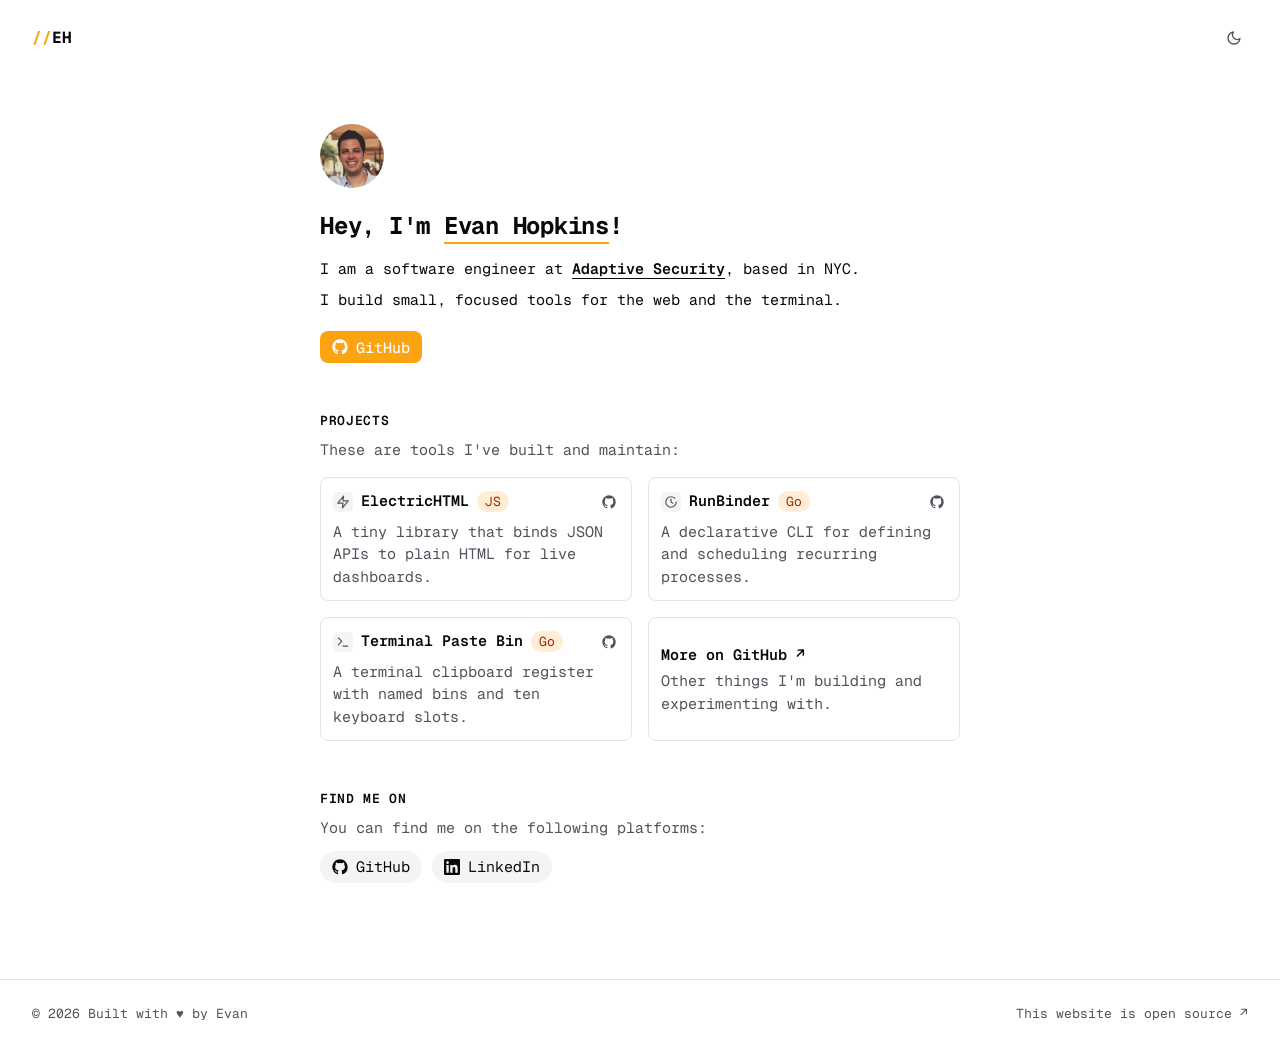
==== commit b35c3fa2: "Link Adaptive Security in the bio Amp-Thread-ID: https://ampcode.com/threads/T-01a1e0f9-3b04-71cc-83" ====
--- a/index.html
+++ b/index.html
@@ -77,7 +77,10 @@
       <h1>Hey, I'm <span class="name">Evan Hopkins</span>!</h1>
 
       <div class="intro">
-        <p>I am a software engineer at Adaptive Security, based in NYC.</p>
+        <p>
+          I am a software engineer at
+          <a href="https://www.adaptivesecurity.com/">Adaptive Security</a>, based in NYC.
+        </p>
         <p>I build small, focused tools for the web and the terminal.</p>
       </div>
 
--- a/assets/site.css
+++ b/assets/site.css
@@ -135,6 +135,17 @@
   margin-top: 8px;
 }
 
+.intro a {
+  font-weight: 600;
+  text-decoration: underline;
+  text-decoration-thickness: 1px;
+  text-underline-offset: 4px;
+}
+
+.intro a:hover {
+  color: var(--primary);
+}
+
 .actions {
   display: flex;
   flex-wrap: wrap;
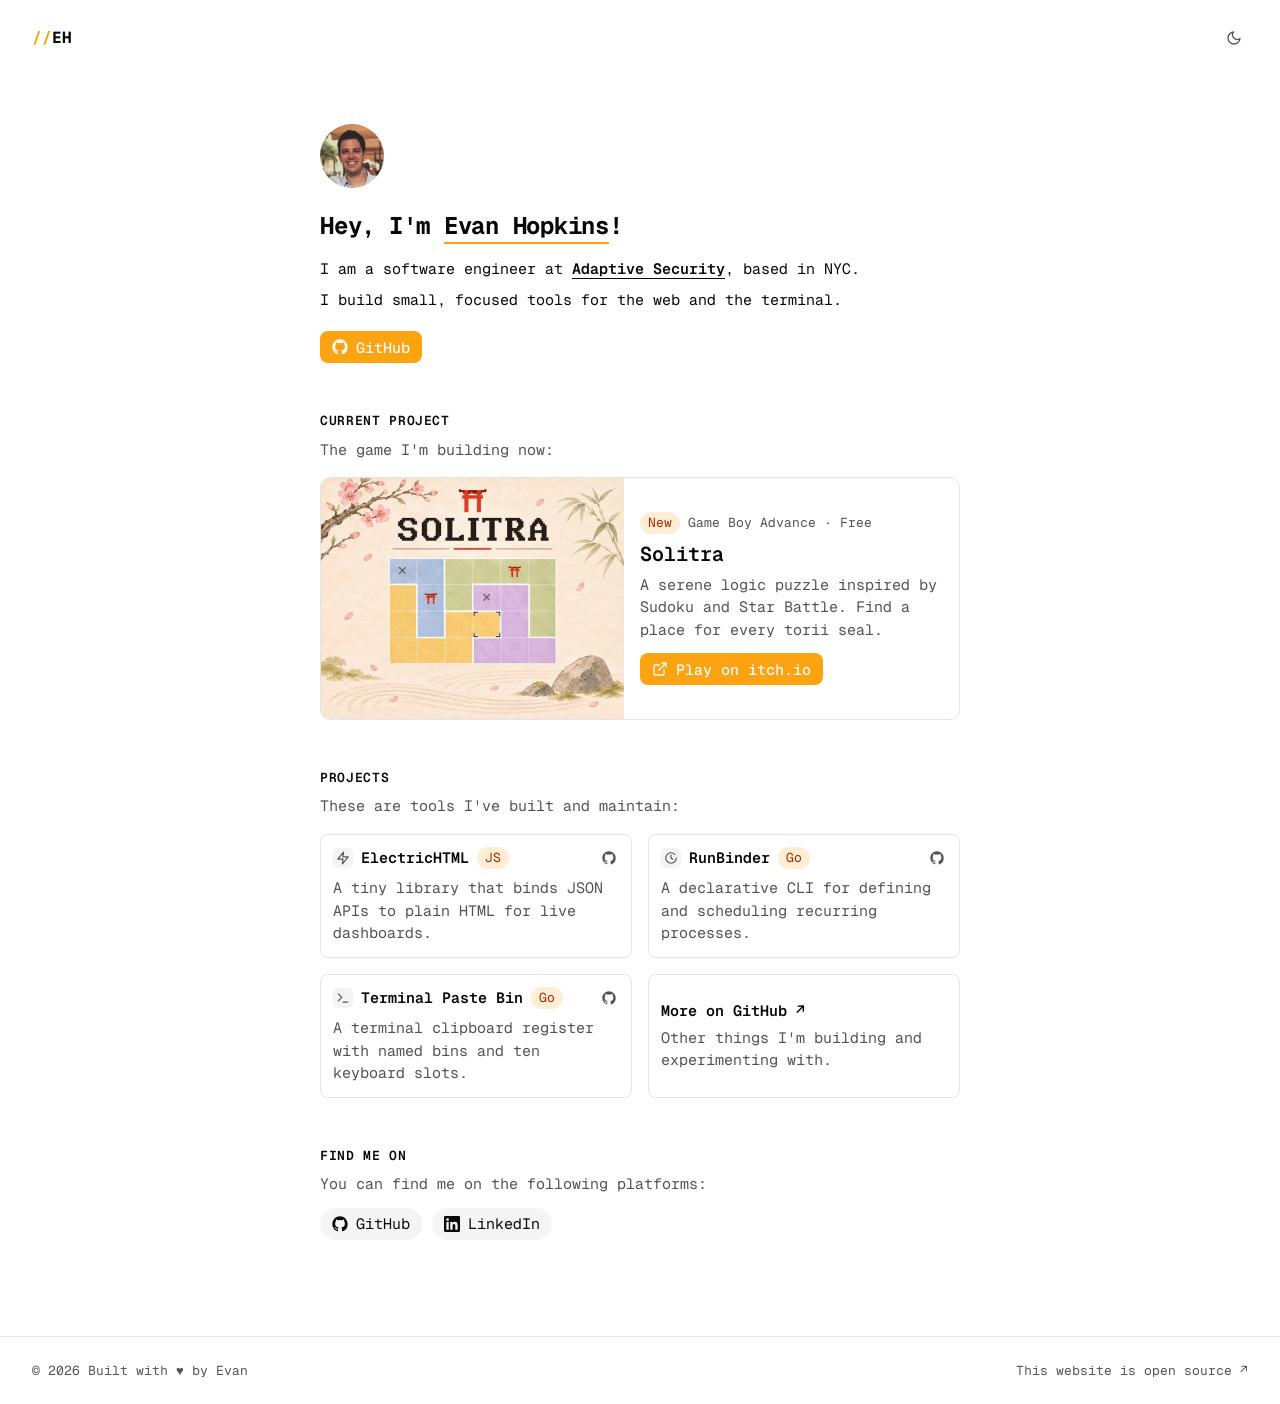
==== commit 913f4bd7: "Feature Solitra as the current project Add a highlighted card above the projects grid with the itch." ====
--- a/index.html
+++ b/index.html
@@ -35,6 +35,78 @@
         border-radius: 50%;
         object-fit: cover;
       }
+
+      /* featured project */
+      .feature {
+        display: grid;
+        grid-template-columns: minmax(0, 0.95fr) minmax(0, 1.05fr);
+        margin-top: 16px;
+        border: 1px solid var(--border);
+        border-radius: 10px;
+        background: var(--card);
+        overflow: hidden;
+      }
+
+      .feature-media {
+        min-height: 200px;
+      }
+
+      .feature-media img {
+        display: block;
+        width: 100%;
+        height: 100%;
+        object-fit: cover;
+      }
+
+      .feature-body {
+        display: flex;
+        flex-direction: column;
+        align-items: flex-start;
+        justify-content: center;
+        gap: 8px;
+        padding: 16px;
+      }
+
+      .feature-meta {
+        display: flex;
+        align-items: center;
+        gap: 8px;
+        margin: 0;
+        color: var(--muted-fg);
+        font-size: 13px;
+      }
+
+      .feature-title {
+        margin: 0;
+        font-size: 20px;
+        font-weight: 600;
+        line-height: 1.2;
+      }
+
+      .feature-title a:hover {
+        text-decoration: underline;
+        text-underline-offset: 3px;
+      }
+
+      .feature-desc {
+        margin: 0;
+        color: var(--muted-fg);
+      }
+
+      .feature-body .btn {
+        margin-top: 4px;
+      }
+
+      @media (max-width: 560px) {
+        .feature {
+          grid-template-columns: 1fr;
+        }
+
+        .feature-media {
+          min-height: 0;
+          aspect-ratio: 1260 / 1000;
+        }
+      }
     </style>
   </head>
   <body>
@@ -96,6 +168,48 @@
       </div>
 
       <section>
+        <h2>Current project</h2>
+        <p class="section-lede">The game I'm building now:</p>
+
+        <article class="feature">
+          <div class="feature-media">
+            <img
+              src="assets/solitra-cover.jpg"
+              alt="Solitra cover art: a torii seal puzzle grid on washi paper with cherry blossoms"
+              width="900"
+              height="714"
+            />
+          </div>
+          <div class="feature-body">
+            <p class="feature-meta"><span class="badge">New</span> Game Boy Advance · Free</p>
+            <h3 class="feature-title">
+              <a href="https://evanjhopkins.itch.io/solitra">Solitra</a>
+            </h3>
+            <p class="feature-desc">
+              A serene logic puzzle inspired by Sudoku and Star Battle. Find a place for every
+              torii seal.
+            </p>
+            <a class="btn btn-primary" href="https://evanjhopkins.itch.io/solitra">
+              <svg
+                viewBox="0 0 24 24"
+                fill="none"
+                stroke="currentColor"
+                stroke-width="2"
+                stroke-linecap="round"
+                stroke-linejoin="round"
+                aria-hidden="true"
+              >
+                <path d="M15 3h6v6" />
+                <path d="M10 14 21 3" />
+                <path d="M18 13v6a2 2 0 0 1-2 2H5a2 2 0 0 1-2-2V8a2 2 0 0 1 2-2h6" />
+              </svg>
+              Play on itch.io
+            </a>
+          </div>
+        </article>
+      </section>
+
+      <section>
         <h2>Projects</h2>
         <p class="section-lede">These are tools I've built and maintain:</p>
         <div class="cards">
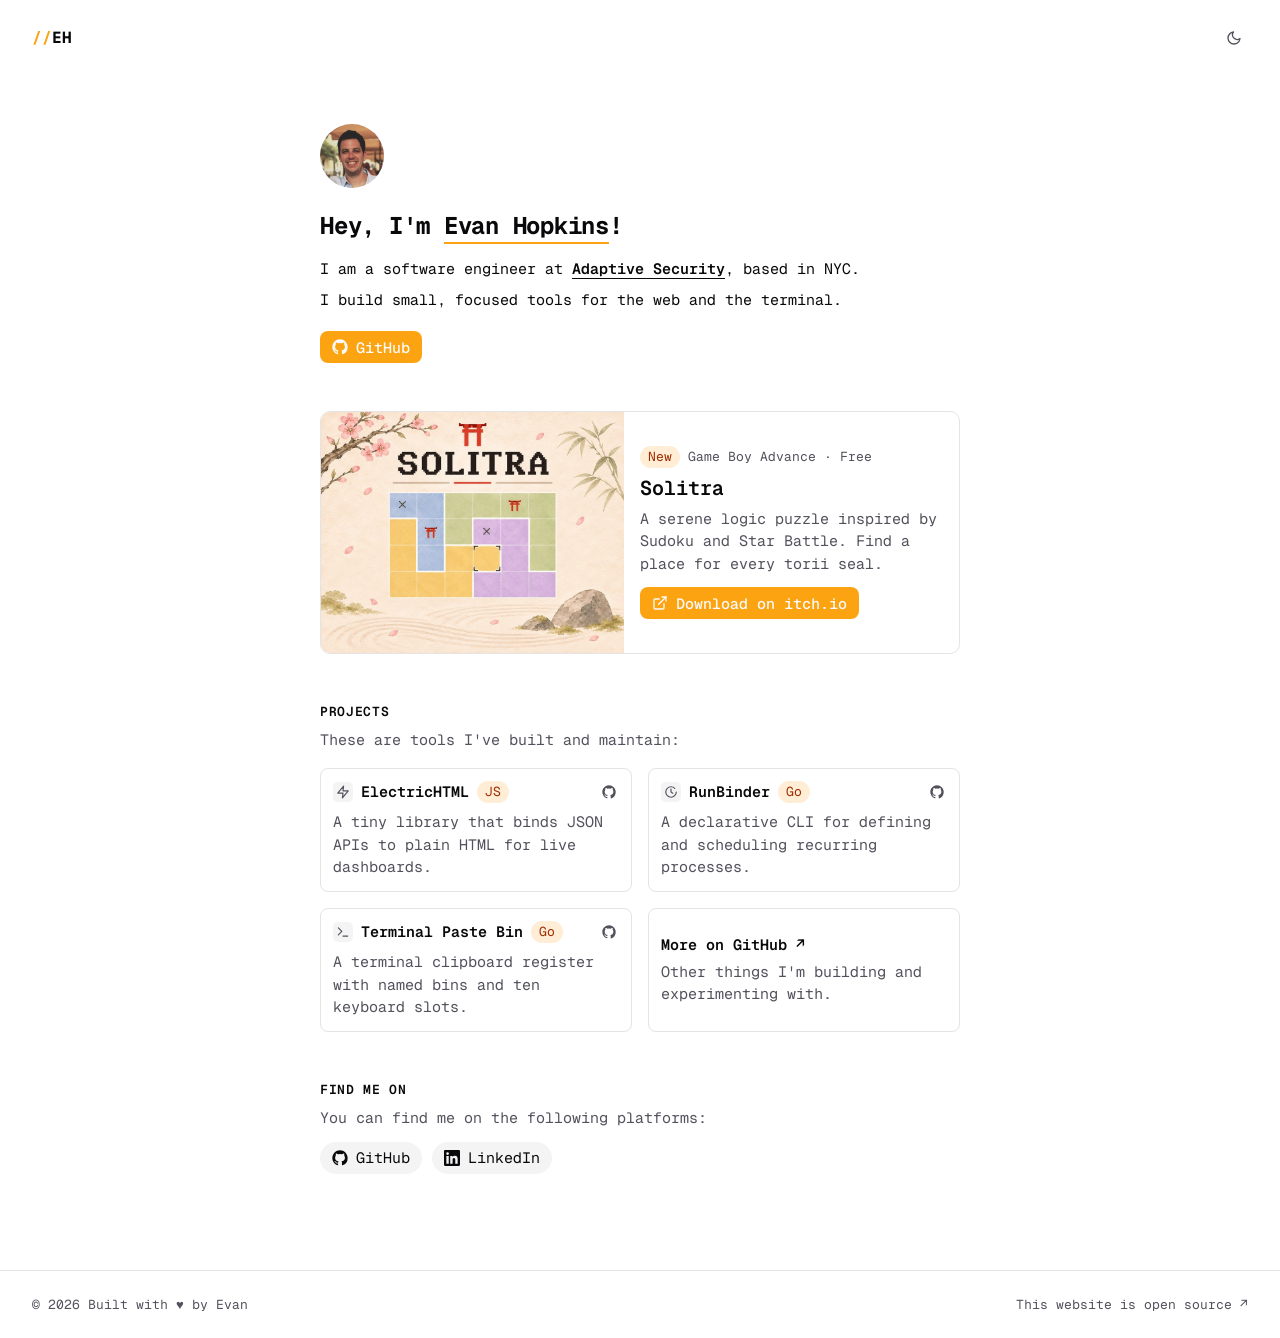
==== commit 868a49ff: "Drop the feature label and rename the download button Amp-Thread-ID: https://ampcode.com/threads/T-0" ====
--- a/index.html
+++ b/index.html
@@ -40,7 +40,6 @@
       .feature {
         display: grid;
         grid-template-columns: minmax(0, 0.95fr) minmax(0, 1.05fr);
-        margin-top: 16px;
         border: 1px solid var(--border);
         border-radius: 10px;
         background: var(--card);
@@ -81,6 +80,8 @@
         font-size: 20px;
         font-weight: 600;
         line-height: 1.2;
+        letter-spacing: normal;
+        text-transform: none;
       }
 
       .feature-title a:hover {
@@ -168,9 +169,6 @@
       </div>
 
       <section>
-        <h2>Current project</h2>
-        <p class="section-lede">The game I'm building now:</p>
-
         <article class="feature">
           <div class="feature-media">
             <img
@@ -182,9 +180,9 @@
           </div>
           <div class="feature-body">
             <p class="feature-meta"><span class="badge">New</span> Game Boy Advance · Free</p>
-            <h3 class="feature-title">
+            <h2 class="feature-title">
               <a href="https://evanjhopkins.itch.io/solitra">Solitra</a>
-            </h3>
+            </h2>
             <p class="feature-desc">
               A serene logic puzzle inspired by Sudoku and Star Battle. Find a place for every
               torii seal.
@@ -203,7 +201,7 @@
                 <path d="M10 14 21 3" />
                 <path d="M18 13v6a2 2 0 0 1-2 2H5a2 2 0 0 1-2-2V8a2 2 0 0 1 2-2h6" />
               </svg>
-              Play on itch.io
+              Download on itch.io
             </a>
           </div>
         </article>
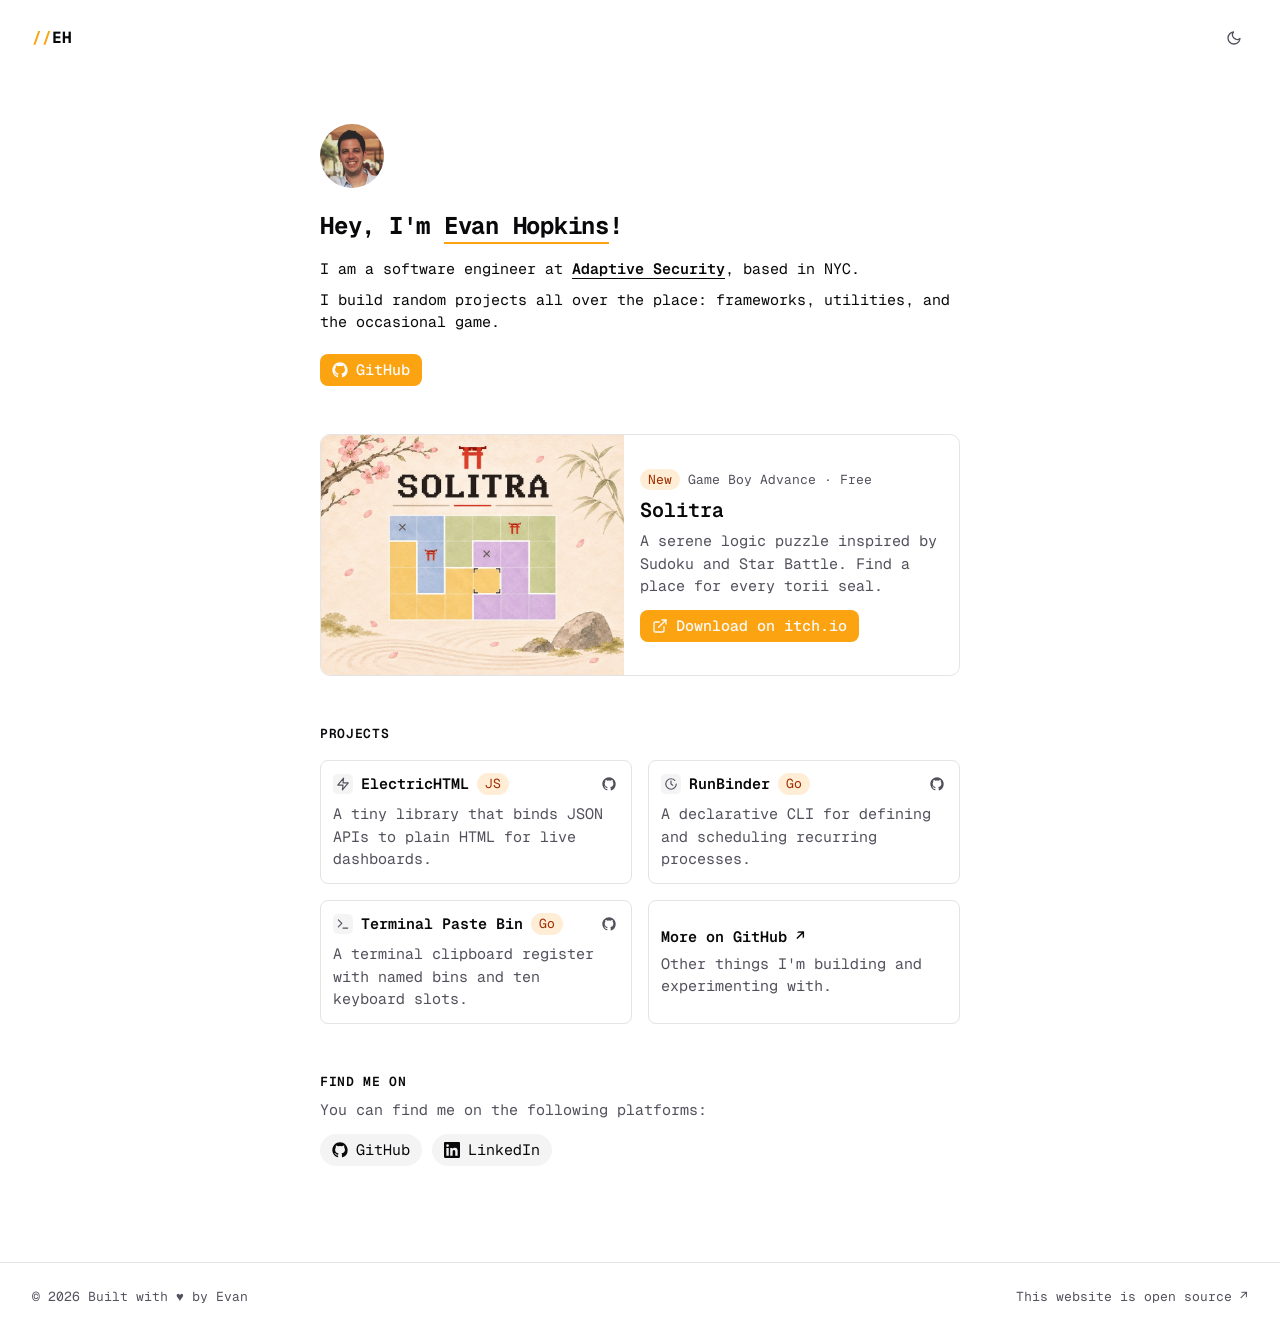
==== commit 680af7b7: "Rework the intro copy and drop the projects lede Also replace em dashes with plain separators in the" ====
--- a/index.html
+++ b/index.html
@@ -154,7 +154,10 @@
           I am a software engineer at
           <a href="https://www.adaptivesecurity.com/">Adaptive Security</a>, based in NYC.
         </p>
-        <p>I build small, focused tools for the web and the terminal.</p>
+        <p>
+          I build random projects all over the place: frameworks, utilities, and the occasional
+          game.
+        </p>
       </div>
 
       <div class="actions">
@@ -209,7 +212,6 @@
 
       <section>
         <h2>Projects</h2>
-        <p class="section-lede">These are tools I've built and maintain:</p>
         <div class="cards">
           <article class="card">
             <div class="card-head">
